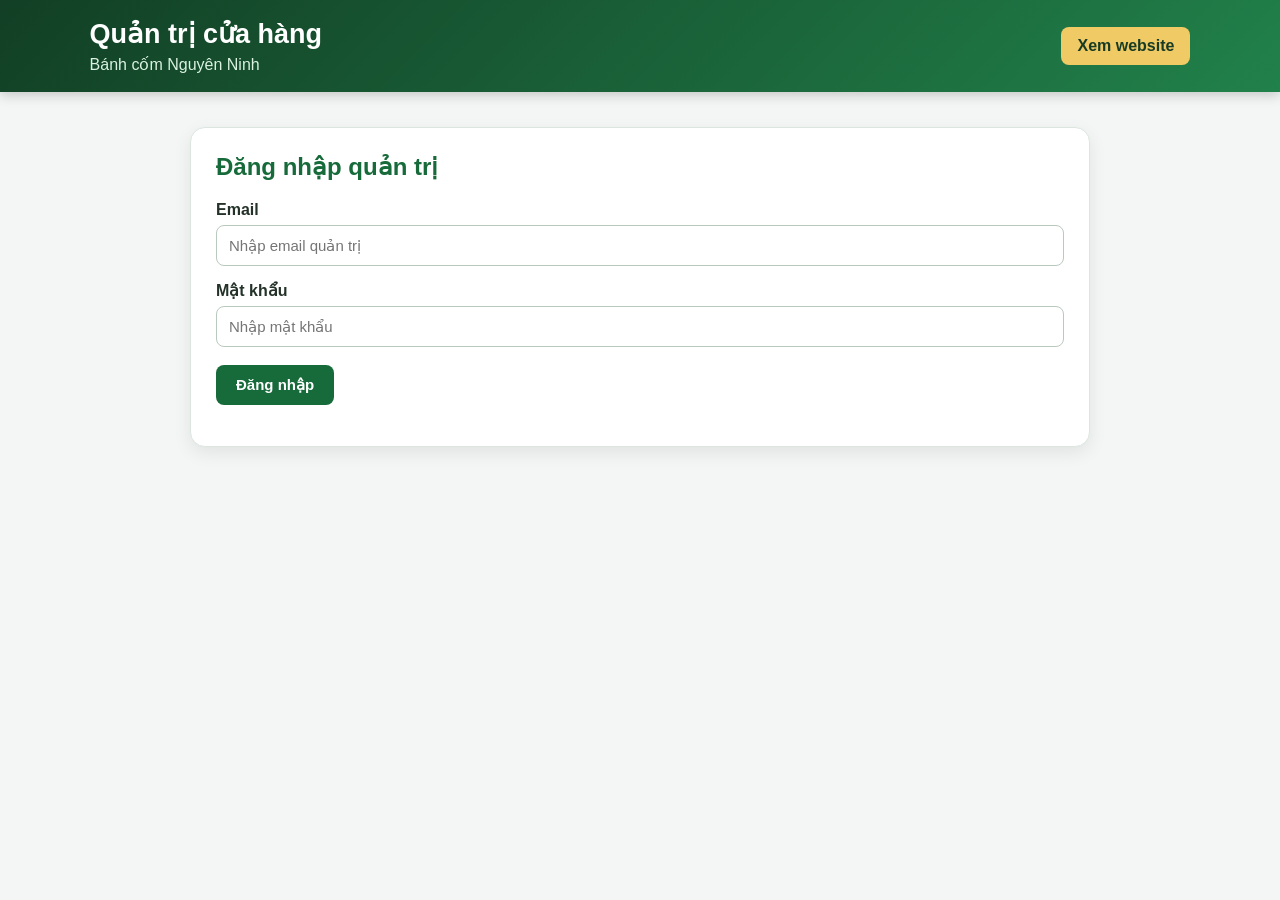
==== admin.html @ f63c3cfa "Add files via upload" ====
<!DOCTYPE html>
<html lang="vi">

<head>
    <meta charset="UTF-8">

    <meta
        name="viewport"
        content="width=device-width, initial-scale=1.0"
    >

    <title>Quản trị sản phẩm</title>

    <link rel="stylesheet" href="admin.css">
</head>

<body>

    <header class="dau-trang-admin">

        <div>
            <h1>Quản trị cửa hàng</h1>
            <p>Bánh cốm Nguyên Ninh</p>
        </div>

        <a href="index.html">
            Xem website
        </a>

    </header>

    <main class="noi-dung-admin">

        <!-- PHẦN ĐĂNG NHẬP -->

        <section
            id="khu-vuc-dang-nhap"
            class="khung-admin"
        >

            <h2>Đăng nhập quản trị</h2>

            <form id="form-dang-nhap">

                <label for="email-admin">
                    Email
                </label>

                <input
                    type="email"
                    id="email-admin"
                    placeholder="Nhập email quản trị"
                    autocomplete="email"
                    required
                >

                <label for="mat-khau-admin">
                    Mật khẩu
                </label>

                <input
                    type="password"
                    id="mat-khau-admin"
                    placeholder="Nhập mật khẩu"
                    autocomplete="current-password"
                    required
                >

                <button type="submit">
                    Đăng nhập
                </button>

            </form>

            <p id="thong-bao-dang-nhap"></p>

        </section>

        <!-- PHẦN QUẢN LÝ SẢN PHẨM -->

        <section
            id="khu-vuc-quan-ly"
            class="an"
        >

            <div class="thanh-quan-ly">

                <h2>Quản lý sản phẩm</h2>

                <button
                    type="button"
                    id="nut-dang-xuat"
                >
                    Đăng xuất
                </button>

            </div>

            <!-- FORM THÊM SẢN PHẨM -->

            <section class="khung-admin">

                <h2>Thêm sản phẩm mới</h2>

                <form id="form-san-pham">

                    <label for="ten-san-pham">
                        Tên sản phẩm
                    </label>

                    <input
                        type="text"
                        id="ten-san-pham"
                        placeholder="Ví dụ: Bánh mochi cốm"
                        required
                    >

                    <label for="gia-san-pham">
                        Giá bán
                    </label>

                    <input
                        type="number"
                        id="gia-san-pham"
                        min="0"
                        placeholder="Ví dụ: 60000"
                        required
                    >

                    <label for="so-banh">
                        Số bánh trong một phần
                    </label>

                    <input
                        type="number"
                        id="so-banh"
                        min="1"
                        placeholder="Ví dụ: 10"
                        required
                    >

                    <label for="mo-ta-san-pham">
                        Mô tả
                    </label>

                    <textarea
                        id="mo-ta-san-pham"
                        rows="4"
                        placeholder="Nhập mô tả sản phẩm"
                        required
                    ></textarea>

                    <label for="anh-san-pham">
                        Chọn ảnh
                    </label>

                    <input
                        type="file"
                        id="anh-san-pham"
                        accept="image/jpeg, image/png, image/webp"
                        required
                    >

                    <img
                        id="anh-xem-truoc"
                        class="an"
                        src=""
                        alt="Ảnh xem trước"
                    >

                    <button type="submit">
                        Thêm sản phẩm
                    </button>

                </form>

                <p id="thong-bao-san-pham"></p>

            </section>

            <!-- DANH SÁCH QUẢN LÝ -->

            <section class="khung-admin">
                        
                <h2>Danh sách sản phẩm</h2>

                <div id="danh-sach-quan-ly">
                    <p>Chưa có dữ liệu sản phẩm.</p>
                </div>

            </section>

        </section>

    </main>

<script src="https://cdn.jsdelivr.net/npm/@supabase/supabase-js@2"></script>
    <script src="admin.js"></script>

</body>

</html>
---- admin.css ----
* {
    box-sizing: border-box;
}

body {
    margin: 0;
    background-color: #f3f6f4;
    color: #243229;
    font-family: Arial, sans-serif;
}

.dau-trang-admin {
    display: flex;
    justify-content: space-between;
    align-items: center;
    gap: 20px;
    padding: 18px 7%;
    background: linear-gradient(135deg, #123f25, #21814a);
    color: white;
    box-shadow: 0 3px 12px rgba(0, 0, 0, 0.2);
}

.dau-trang-admin h1 {
    margin: 0 0 5px;
    font-size: 27px;
}

.dau-trang-admin p {
    margin: 0;
    color: #d9f2e1;
}

.dau-trang-admin a {
    padding: 10px 16px;
    border-radius: 8px;
    background-color: #f0ca64;
    color: #173b25;
    text-decoration: none;
    font-weight: bold;
}

.noi-dung-admin {
    width: 900px;
    max-width: 92%;
    margin: 35px auto 70px;
}

.khung-admin {
    margin-bottom: 25px;
    padding: 25px;
    border: 1px solid #dce6df;
    border-radius: 15px;
    background-color: white;
    box-shadow: 0 6px 18px rgba(0, 0, 0, 0.08);
}

.khung-admin h2 {
    margin-top: 0;
    color: #176b3a;
}

.khung-admin label {
    display: block;
    margin: 15px 0 6px;
    font-weight: bold;
}

.khung-admin input,
.khung-admin textarea {
    width: 100%;
    padding: 11px 12px;
    border: 1px solid #b9c9be;
    border-radius: 8px;
    font-family: Arial, sans-serif;
    font-size: 15px;
    outline: none;
}

.khung-admin input:focus,
.khung-admin textarea:focus {
    border-color: #176b3a;
    box-shadow: 0 0 0 3px rgba(23, 107, 58, 0.12);
}

.khung-admin button,
.thanh-quan-ly button {
    margin-top: 18px;
    padding: 11px 20px;
    border: none;
    border-radius: 8px;
    background-color: #176b3a;
    color: white;
    font-size: 15px;
    font-weight: bold;
    cursor: pointer;
    transition: 0.3s;
}

.khung-admin button:hover,
.thanh-quan-ly button:hover {
    background-color: #24834c;
    transform: translateY(-2px);
}

.thanh-quan-ly {
    display: flex;
    justify-content: space-between;
    align-items: center;
    gap: 15px;
    margin-bottom: 20px;
}

.thanh-quan-ly button {
    margin: 0;
    background-color: #c0392b;
}

#anh-xem-truoc {
    display: block;
    width: 250px;
    max-width: 100%;
    max-height: 250px;
    margin-top: 15px;
    border-radius: 12px;
    object-fit: cover;
}

.an {
    display: none !important;
}

#thong-bao-dang-nhap,
#thong-bao-san-pham {
    margin-bottom: 0;
    font-weight: bold;
}

@media (max-width: 600px) {
    .dau-trang-admin {
        flex-direction: column;
        align-items: flex-start;
    }

    .noi-dung-admin {
        margin-top: 20px;
    }

    .khung-admin {
        padding: 18px;
    }

    .thanh-quan-ly {
        align-items: flex-start;
        flex-direction: column;
    }
}
#danh-sach-quan-ly {
    display: grid;
    gap: 15px;
}

.san-pham-admin {
    display: grid;
    grid-template-columns: 130px 1fr;
    gap: 18px;
    align-items: center;
    padding: 15px;
    border: 1px solid #dce6df;
    border-radius: 12px;
    background-color: #f9fbf9;
}

.san-pham-admin img {
    width: 130px;
    height: 110px;
    border-radius: 10px;
    object-fit: cover;
}

.san-pham-admin h3 {
    margin: 0 0 8px;
    color: #176b3a;
}

.san-pham-admin p {
    margin: 6px 0;
}

@media (max-width: 550px) {
    .san-pham-admin {
        grid-template-columns: 1fr;
    }

    .san-pham-admin img {
        width: 100%;
        height: 210px;
    }
}
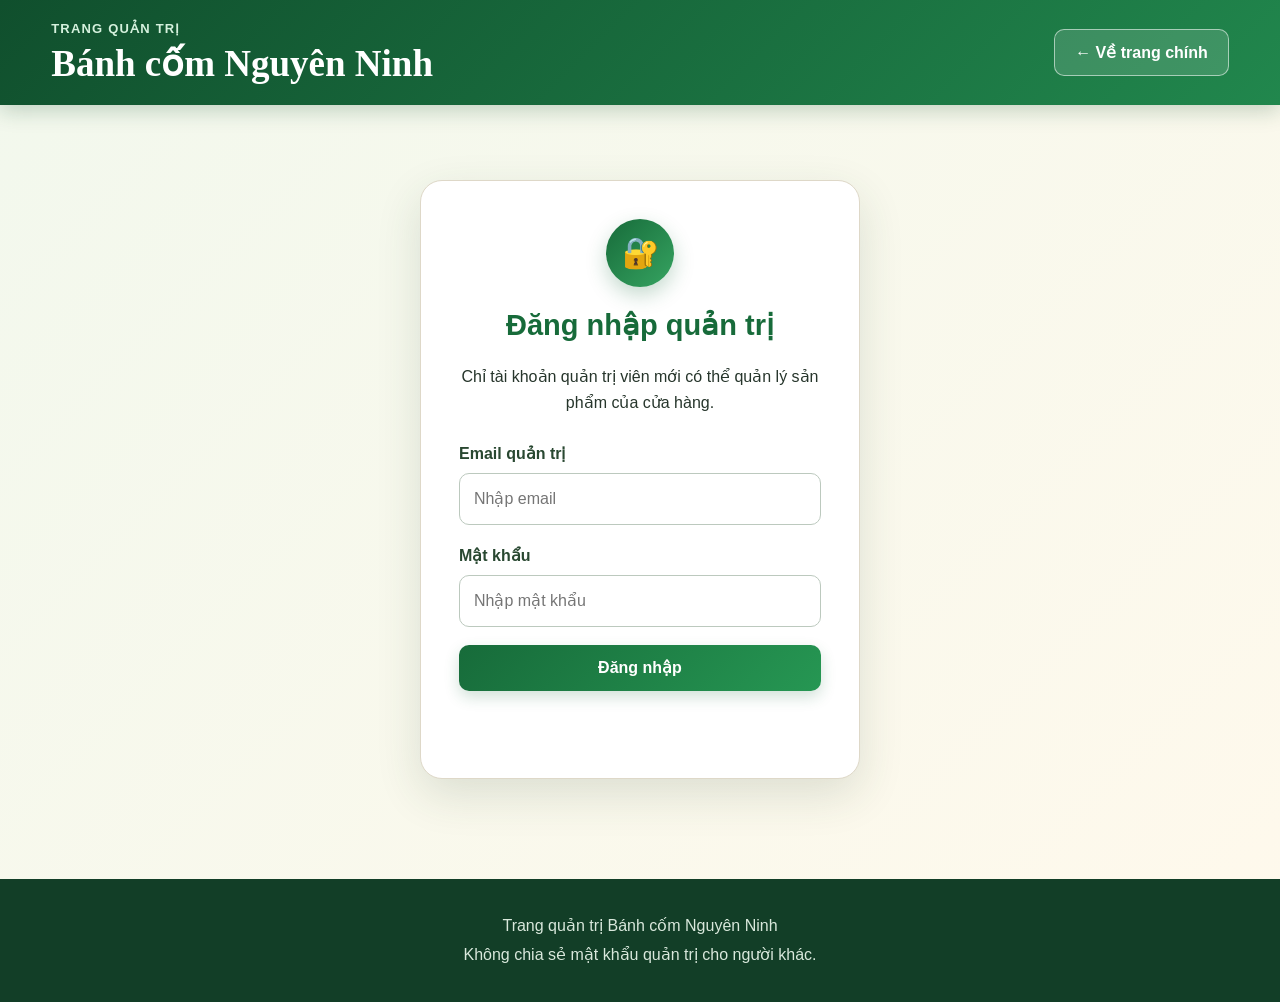
==== commit e0b627a0: "Add files via upload" ====
--- a/admin.html
+++ b/admin.html
@@ -9,85 +9,150 @@
         content="width=device-width, initial-scale=1.0"
     >
 
-    <title>Quản trị sản phẩm</title>
+    <meta
+        name="robots"
+        content="noindex, nofollow"
+    >
+
+    <title>
+        Quản trị cửa hàng - Bánh cốm Nguyên Ninh
+    </title>
 
     <link rel="stylesheet" href="admin.css">
 </head>
 
 <body>
 
+    <!-- ===================================
+         1. ĐẦU TRANG ADMIN
+    ==================================== -->
+
     <header class="dau-trang-admin">
 
-        <div>
-            <h1>Quản trị cửa hàng</h1>
-            <p>Bánh cốm Nguyên Ninh</p>
+        <div class="khung-admin thanh-dau-trang">
+
+            <div>
+                <p class="nhan-admin">
+                    Trang quản trị
+                </p>
+
+                <h1>Bánh cốm Nguyên Ninh</h1>
+            </div>
+
+            <a
+                class="nut nut-phu"
+                href="index.html"
+            >
+                ← Về trang chính
+            </a>
+
         </div>
-
-        <a href="index.html">
-            Xem website
-        </a>
-
     </header>
 
-    <main class="noi-dung-admin">
-
-        <!-- PHẦN ĐĂNG NHẬP -->
+
+    <main class="khung-admin noi-dung-admin">
+
+        <!-- ===================================
+             2. KHU VỰC ĐĂNG NHẬP
+        ==================================== -->
 
         <section
+            class="khung-dang-nhap"
             id="khu-vuc-dang-nhap"
-            class="khung-admin"
         >
 
-            <h2>Đăng nhập quản trị</h2>
-
-            <form id="form-dang-nhap">
-
-                <label for="email-admin">
-                    Email
-                </label>
-
-                <input
-                    type="email"
-                    id="email-admin"
-                    placeholder="Nhập email quản trị"
-                    autocomplete="email"
-                    required
-                >
-
-                <label for="mat-khau-admin">
-                    Mật khẩu
-                </label>
-
-                <input
-                    type="password"
-                    id="mat-khau-admin"
-                    placeholder="Nhập mật khẩu"
-                    autocomplete="current-password"
-                    required
-                >
-
-                <button type="submit">
-                    Đăng nhập
-                </button>
-
-            </form>
-
-            <p id="thong-bao-dang-nhap"></p>
-
+            <div class="the-dang-nhap">
+
+                <div class="bieu-tuong-khoa">
+                    🔐
+                </div>
+
+                <h2>Đăng nhập quản trị</h2>
+
+                <p class="mo-ta">
+                    Chỉ tài khoản quản trị viên mới có thể
+                    quản lý sản phẩm của cửa hàng.
+                </p>
+
+                <form id="form-dang-nhap">
+
+                    <div class="nhom-o">
+
+                        <label for="email-admin">
+                            Email quản trị
+                        </label>
+
+                        <input
+                            id="email-admin"
+                            type="email"
+                            autocomplete="email"
+                            placeholder="Nhập email"
+                            required
+                        >
+
+                    </div>
+
+                    <div class="nhom-o">
+
+                        <label for="mat-khau-admin">
+                            Mật khẩu
+                        </label>
+
+                        <input
+                            id="mat-khau-admin"
+                            type="password"
+                            autocomplete="current-password"
+                            placeholder="Nhập mật khẩu"
+                            required
+                        >
+
+                    </div>
+
+                    <button
+                        class="nut nut-day"
+                        type="submit"
+                    >
+                        Đăng nhập
+                    </button>
+
+                    <p
+                        class="thong-bao"
+                        id="thong-bao-dang-nhap"
+                        aria-live="polite"
+                    ></p>
+
+                </form>
+
+            </div>
         </section>
 
-        <!-- PHẦN QUẢN LÝ SẢN PHẨM -->
+
+        <!-- ===================================
+             3. KHU VỰC QUẢN LÝ
+        ==================================== -->
 
         <section
+            class="an"
             id="khu-vuc-quan-ly"
-            class="an"
         >
 
-            <div class="thanh-quan-ly">
-
-                <h2>Quản lý sản phẩm</h2>
+            <div class="tieu-de-quan-ly">
+
+                <div>
+                    <p class="nhan-admin">
+                        Bảng điều khiển
+                    </p>
+
+                    <h2>Quản lý sản phẩm</h2>
+
+                    <p class="mo-ta">
+                        Thêm, sửa, ẩn hoặc hiện sản phẩm
+                        của cửa hàng.
+                    </p>
+                </div>
 
                 <button
+                    class="nut nut-dang-xuat"
                     type="button"
                     id="nut-dang-xuat"
                 >
@@ -96,105 +161,345 @@
 
             </div>
 
-            <!-- FORM THÊM SẢN PHẨM -->
-
-            <section class="khung-admin">
-
-                <h2>Thêm sản phẩm mới</h2>
-
-                <form id="form-san-pham">
-
-                    <label for="ten-san-pham">
-                        Tên sản phẩm
-                    </label>
-
-                    <input
-                        type="text"
-                        id="ten-san-pham"
-                        placeholder="Ví dụ: Bánh mochi cốm"
-                        required
-                    >
-
-                    <label for="gia-san-pham">
-                        Giá bán
-                    </label>
-
-                    <input
-                        type="number"
-                        id="gia-san-pham"
-                        min="0"
-                        placeholder="Ví dụ: 60000"
-                        required
-                    >
-
-                    <label for="so-banh">
-                        Số bánh trong một phần
-                    </label>
-
-                    <input
-                        type="number"
-                        id="so-banh"
-                        min="1"
-                        placeholder="Ví dụ: 10"
-                        required
-                    >
-
-                    <label for="mo-ta-san-pham">
-                        Mô tả
-                    </label>
-
-                    <textarea
-                        id="mo-ta-san-pham"
-                        rows="4"
-                        placeholder="Nhập mô tả sản phẩm"
-                        required
-                    ></textarea>
-
-                    <label for="anh-san-pham">
-                        Chọn ảnh
-                    </label>
-
-                    <input
-                        type="file"
-                        id="anh-san-pham"
-                        accept="image/jpeg, image/png, image/webp"
-                        required
-                    >
-
-                    <img
-                        id="anh-xem-truoc"
-                        class="an"
-                        src=""
-                        alt="Ảnh xem trước"
-                    >
-
-                    <button type="submit">
-                        Thêm sản phẩm
-                    </button>
-
-                </form>
-
-                <p id="thong-bao-san-pham"></p>
-
-            </section>
-
-            <!-- DANH SÁCH QUẢN LÝ -->
-
-            <section class="khung-admin">
-                        
-                <h2>Danh sách sản phẩm</h2>
-
-                <div id="danh-sach-quan-ly">
-                    <p>Chưa có dữ liệu sản phẩm.</p>
+
+            <!-- ===================================
+                 4. THỐNG KÊ
+            ==================================== -->
+
+            <div class="thong-ke-admin">
+
+                <div class="o-thong-ke">
+
+                    <span>📦</span>
+
+                    <div>
+                        <strong id="tong-san-pham">
+                            0
+                        </strong>
+
+                        <p>Tổng sản phẩm</p>
+                    </div>
+
                 </div>
 
-            </section>
+                <div class="o-thong-ke">
+
+                    <span>✅</span>
+
+                    <div>
+                        <strong id="san-pham-dang-ban">
+                            0
+                        </strong>
+
+                        <p>Đang bán</p>
+                    </div>
+
+                </div>
+
+                <div class="o-thong-ke">
+
+                    <span>🙈</span>
+
+                    <div>
+                        <strong id="san-pham-dang-an">
+                            0
+                        </strong>
+
+                        <p>Đang ẩn</p>
+                    </div>
+
+                </div>
+
+            </div>
+
+
+            <div class="luoi-quan-ly">
+
+                <!-- ===================================
+                     5. BIỂU MẪU SẢN PHẨM
+                ==================================== -->
+
+                <section class="the-admin">
+
+                    <div class="tieu-de-the">
+
+                        <span>➕</span>
+
+                        <div>
+                            <h2>Thông tin sản phẩm</h2>
+
+                            <p>
+                                Điền đầy đủ thông tin bên dưới.
+                            </p>
+                        </div>
+
+                    </div>
+
+                    <form id="form-san-pham">
+
+                        <div class="nhom-o">
+
+                            <label for="ten-san-pham">
+                                Tên sản phẩm
+                            </label>
+
+                            <input
+                                id="ten-san-pham"
+                                type="text"
+                                placeholder="Ví dụ: Bánh mochi cốm"
+                                maxlength="100"
+                                required
+                            >
+
+                        </div>
+
+
+                        <div class="hai-cot">
+
+                            <div class="nhom-o">
+
+                                <label for="gia-san-pham">
+                                    Giá bán
+                                </label>
+
+                                <input
+                                    id="gia-san-pham"
+                                    type="number"
+                                    min="1"
+                                    step="1000"
+                                    placeholder="Ví dụ: 60000"
+                                    required
+                                >
+
+                                <small>
+                                    Chỉ nhập số, không nhập dấu chấm.
+                                </small>
+
+                            </div>
+
+                            <div class="nhom-o">
+
+                                <label for="so-banh">
+                                    Số bánh
+                                </label>
+
+                                <input
+                                    id="so-banh"
+                                    type="number"
+                                    min="1"
+                                    step="1"
+                                    placeholder="Ví dụ: 10"
+                                    required
+                                >
+
+                                <small>
+                                    Số bánh có trong một phần.
+                                </small>
+
+                            </div>
+
+                        </div>
+
+
+                        <div class="nhom-o">
+
+                            <label for="mo-ta-san-pham">
+                                Mô tả sản phẩm
+                            </label>
+
+                            <textarea
+                                id="mo-ta-san-pham"
+                                rows="5"
+                                maxlength="500"
+                                placeholder="Nhập đặc điểm của sản phẩm"
+                            ></textarea>
+
+                        </div>
+
+
+                        <div class="nhom-o">
+
+                            <label for="anh-san-pham">
+                                Ảnh sản phẩm
+                            </label>
+
+                            <input
+                                id="anh-san-pham"
+                                type="file"
+                                accept="image/png, image/jpeg, image/webp"
+                            >
+
+                            <small>
+                                Khi thêm mới phải chọn ảnh.
+                                Khi sửa có thể để trống để giữ ảnh cũ.
+                                Ảnh phải nhỏ hơn 5 MB.
+                            </small>
+
+                        </div>
+
+
+                        <!-- XEM TRƯỚC ẢNH -->
+
+                        <div class="khung-xem-truoc">
+
+                            <p class="nhan-xem-truoc">
+                                Xem trước ảnh
+                            </p>
+
+                            <img
+                                class="an"
+                                id="anh-xem-truoc"
+                                src=""
+                                alt="Ảnh sản phẩm xem trước"
+                            >
+
+                        </div>
+
+
+                        <!-- THÔNG BÁO -->
+
+                        <p
+                            class="thong-bao"
+                            id="thong-bao-san-pham"
+                            aria-live="polite"
+                        ></p>
+
+
+                        <!-- NÚT LƯU -->
+
+                        <button
+                            class="nut nut-day"
+                            type="submit"
+                        >
+                            💾 Lưu sản phẩm
+                        </button>
+
+
+                        <!-- NÚT HỦY SỬA -->
+
+                        <button
+                            class="nut nut-huy an"
+                            type="button"
+                            id="nut-huy-sua"
+                        >
+                            ✖ Hủy sửa
+                        </button>
+
+                    </form>
+
+                </section>
+
+
+                <!-- ===================================
+                     6. DANH SÁCH SẢN PHẨM
+                ==================================== -->
+
+                <section class="the-admin">
+
+                    <div class="tieu-de-the">
+
+                        <span>📦</span>
+
+                        <div>
+                            <h2>Danh sách sản phẩm</h2>
+
+                            <p>
+                                Tìm kiếm và quản lý các sản phẩm
+                                đã lưu.
+                            </p>
+                        </div>
+
+                    </div>
+
+
+                    <!-- Ô TÌM KIẾM -->
+
+                    <div class="nhom-o">
+
+                        <label for="tim-san-pham">
+                            Tìm kiếm sản phẩm
+                        </label>
+
+                        <input
+                            id="tim-san-pham"
+                            type="search"
+                            placeholder="Nhập tên sản phẩm cần tìm..."
+                            autocomplete="off"
+                        >
+
+                    </div>
+
+
+                    <!-- BỘ LỌC TRẠNG THÁI -->
+
+                    <div class="nhom-o">
+
+                        <label for="loc-trang-thai">
+                            Lọc theo trạng thái
+                        </label>
+
+                        <select id="loc-trang-thai">
+
+                            <option value="tat-ca">
+                                Tất cả sản phẩm
+                            </option>
+
+                            <option value="dang-ban">
+                                Sản phẩm đang bán
+                            </option>
+
+                            <option value="dang-an">
+                                Sản phẩm đang ẩn
+                            </option>
+
+                        </select>
+
+                    </div>
+
+
+                    <!-- NƠI HIỆN DANH SÁCH -->
+
+                    <div id="danh-sach-quan-ly">
+
+                        <p>
+                            Đang tải danh sách sản phẩm...
+                        </p>
+
+                    </div>
+
+                </section>
+
+            </div>
 
         </section>
 
     </main>
 
-<script src="https://cdn.jsdelivr.net/npm/@supabase/supabase-js@2"></script>
+
+    <!-- ===================================
+         7. CHÂN TRANG
+    ==================================== -->
+
+    <footer class="chan-trang-admin">
+
+        <p>
+            Trang quản trị Bánh cốm Nguyên Ninh
+        </p>
+
+        <p>
+            Không chia sẻ mật khẩu quản trị
+            cho người khác.
+        </p>
+
+    </footer>
+
+
+    <!-- ===================================
+         8. KẾT NỐI JAVASCRIPT
+    ==================================== -->
+
+    <script src="https://cdn.jsdelivr.net/npm/@supabase/supabase-js@2"></script>
+
     <script src="admin.js"></script>
 
 </body>
--- a/admin.css
+++ b/admin.css
@@ -1,198 +1,696 @@
+/* ========================================
+   1. CÀI ĐẶT CHUNG
+======================================== */
+
 * {
     box-sizing: border-box;
 }
 
+html {
+    scroll-behavior: smooth;
+}
+
 body {
     margin: 0;
-    background-color: #f3f6f4;
-    color: #243229;
-    font-family: Arial, sans-serif;
-}
+    color: #26352b;
+    background:
+        linear-gradient(
+            135deg,
+            #f2f8ed,
+            #fff9ec
+        );
+    font-family: Arial, Helvetica, sans-serif;
+    line-height: 1.6;
+}
+
+button,
+input,
+textarea {
+    font: inherit;
+}
+
+button {
+    cursor: pointer;
+}
+
+img {
+    display: block;
+    max-width: 100%;
+}
+
+.an {
+    display: none !important;
+}
+
+
+/* ========================================
+   2. KHUNG TRANG ADMIN
+======================================== */
+
+.khung-admin {
+    width: min(1180px, 92%);
+    margin-right: auto;
+    margin-left: auto;
+}
+
+.noi-dung-admin {
+    min-height: calc(100vh - 190px);
+    padding-top: 45px;
+    padding-bottom: 70px;
+}
+
+
+/* ========================================
+   3. ĐẦU TRANG ADMIN
+======================================== */
 
 .dau-trang-admin {
+    color: white;
+    background:
+        linear-gradient(
+            135deg,
+            #104f2d,
+            #21874d
+        );
+    box-shadow:
+        0 6px 20px
+        rgba(15, 77, 42, 0.22);
+}
+
+.thanh-dau-trang {
     display: flex;
+    min-height: 105px;
+    padding-top: 18px;
+    padding-bottom: 18px;
+    align-items: center;
     justify-content: space-between;
+    gap: 25px;
+}
+
+.dau-trang-admin h1 {
+    margin: 2px 0 0;
+    font-family:
+        Georgia,
+        "Times New Roman",
+        serif;
+    font-size: clamp(25px, 4vw, 37px);
+    line-height: 1.2;
+}
+
+.nhan-admin {
+    margin: 0;
+    color: #d5f1dd;
+    font-size: 13px;
+    font-weight: 800;
+    letter-spacing: 1.2px;
+    text-transform: uppercase;
+}
+
+
+/* ========================================
+   4. CÁC NÚT
+======================================== */
+
+.nut {
+    display: inline-flex;
+    min-height: 44px;
+    padding: 10px 20px;
+    border: none;
+    border-radius: 10px;
     align-items: center;
-    gap: 20px;
-    padding: 18px 7%;
-    background: linear-gradient(135deg, #123f25, #21814a);
+    justify-content: center;
+    gap: 7px;
     color: white;
-    box-shadow: 0 3px 12px rgba(0, 0, 0, 0.2);
-}
-
-.dau-trang-admin h1 {
-    margin: 0 0 5px;
-    font-size: 27px;
-}
-
-.dau-trang-admin p {
+    background:
+        linear-gradient(
+            135deg,
+            #176b3a,
+            #269753
+        );
+    box-shadow:
+        0 6px 15px
+        rgba(23, 107, 58, 0.2);
+    font-weight: 700;
+    text-decoration: none;
+    transition:
+        transform 0.2s,
+        box-shadow 0.2s,
+        filter 0.2s;
+}
+
+.nut:hover {
+    transform: translateY(-2px);
+    box-shadow:
+        0 9px 20px
+        rgba(23, 107, 58, 0.27);
+    filter: brightness(1.05);
+}
+
+.nut:active {
+    transform: translateY(0);
+}
+
+.nut:disabled {
+    opacity: 0.65;
+    cursor: not-allowed;
+    transform: none;
+}
+
+.nut-day {
+    width: 100%;
+}
+
+.nut-phu {
+    border: 1px solid
+        rgba(255, 255, 255, 0.55);
+    color: white;
+    background:
+        rgba(255, 255, 255, 0.14);
+    box-shadow: none;
+}
+
+.nut-phu:hover {
+    background:
+        rgba(255, 255, 255, 0.25);
+}
+
+.nut-dang-xuat {
+    background:
+        linear-gradient(
+            135deg,
+            #a83b32,
+            #d25749
+        );
+}
+
+.nut-sua {
+    padding: 9px 15px;
+    background:
+        linear-gradient(
+            135deg,
+            #cc741a,
+            #ed9a2e
+        );
+}
+
+
+/* ========================================
+   5. KHU VỰC ĐĂNG NHẬP
+======================================== */
+
+.khung-dang-nhap {
+    display: flex;
+    min-height: 600px;
+    padding: 30px 0;
+    align-items: center;
+    justify-content: center;
+}
+
+.the-dang-nhap {
+    width: min(440px, 100%);
+    padding: 38px;
+    border: 1px solid #ded8c8;
+    border-radius: 22px;
+    background-color: white;
+    box-shadow:
+        0 16px 45px
+        rgba(39, 72, 48, 0.14);
+}
+
+.bieu-tuong-khoa {
+    display: grid;
+    width: 68px;
+    height: 68px;
+    margin: 0 auto 15px;
+    border-radius: 50%;
+    place-items: center;
+    color: white;
+    background:
+        linear-gradient(
+            135deg,
+            #176b3a,
+            #36a461
+        );
+    box-shadow:
+        0 8px 20px
+        rgba(23, 107, 58, 0.25);
+    font-size: 30px;
+}
+
+.the-dang-nhap h2 {
+    margin: 0 0 8px;
+    color: #176b3a;
+    font-size: 29px;
+    text-align: center;
+}
+
+.the-dang-nhap .mo-ta {
+    margin-bottom: 25px;
+    text-align: center;
+}
+
+
+/* ========================================
+   6. TIÊU ĐỀ QUẢN LÝ
+======================================== */
+
+.tieu-de-quan-ly {
+    display: flex;
+    margin-bottom: 28px;
+    padding: 27px 30px;
+    border-radius: 18px;
+    align-items: center;
+    justify-content: space-between;
+    gap: 25px;
+    color: white;
+    background:
+        linear-gradient(
+            135deg,
+            #155f35,
+            #278c50
+        );
+    box-shadow:
+        0 10px 28px
+        rgba(23, 107, 58, 0.18);
+}
+
+.tieu-de-quan-ly h2 {
+    margin: 2px 0 5px;
+    font-size: 30px;
+}
+
+.tieu-de-quan-ly .mo-ta {
     margin: 0;
-    color: #d9f2e1;
-}
-
-.dau-trang-admin a {
-    padding: 10px 16px;
-    border-radius: 8px;
-    background-color: #f0ca64;
-    color: #173b25;
-    text-decoration: none;
-    font-weight: bold;
-}
-
-.noi-dung-admin {
-    width: 900px;
-    max-width: 92%;
-    margin: 35px auto 70px;
-}
-
-.khung-admin {
+    color: #def0e2;
+}
+
+
+/* ========================================
+   7. LƯỚI QUẢN LÝ
+======================================== */
+
+.luoi-quan-ly {
+    display: grid;
+    grid-template-columns:
+        minmax(320px, 0.85fr)
+        minmax(400px, 1.15fr);
+    gap: 26px;
+    align-items: start;
+}
+
+.the-admin {
+    padding: 28px;
+    border: 1px solid #e0d9c9;
+    border-radius: 20px;
+    background-color: white;
+    box-shadow:
+        0 10px 30px
+        rgba(40, 72, 48, 0.1);
+}
+
+.tieu-de-the {
+    display: flex;
     margin-bottom: 25px;
-    padding: 25px;
-    border: 1px solid #dce6df;
-    border-radius: 15px;
-    background-color: white;
-    box-shadow: 0 6px 18px rgba(0, 0, 0, 0.08);
-}
-
-.khung-admin h2 {
-    margin-top: 0;
+    padding-bottom: 18px;
+    border-bottom: 1px solid #e8e2d6;
+    align-items: flex-start;
+    gap: 13px;
+}
+
+.tieu-de-the > span {
+    display: grid;
+    width: 43px;
+    height: 43px;
+    flex: 0 0 43px;
+    border-radius: 11px;
+    place-items: center;
+    background-color: #e8f5e9;
+    font-size: 21px;
+}
+
+.tieu-de-the h2 {
+    margin: 0;
     color: #176b3a;
-}
-
-.khung-admin label {
+    font-size: 23px;
+}
+
+.tieu-de-the p {
+    margin: 3px 0 0;
+    color: #707a72;
+    font-size: 14px;
+}
+
+
+/* ========================================
+   8. BIỂU MẪU
+======================================== */
+
+.nhom-o {
+    margin-bottom: 18px;
+}
+
+.nhom-o label {
     display: block;
-    margin: 15px 0 6px;
-    font-weight: bold;
-}
-
-.khung-admin input,
-.khung-admin textarea {
+    margin-bottom: 7px;
+    color: #294831;
+    font-weight: 750;
+}
+.nhom-o input,
+.nhom-o textarea,
+.nhom-o select {
+
+
     width: 100%;
-    padding: 11px 12px;
-    border: 1px solid #b9c9be;
-    border-radius: 8px;
-    font-family: Arial, sans-serif;
-    font-size: 15px;
+    padding: 12px 14px;
+    border: 1px solid #bcc9be;
+    border-radius: 10px;
+    color: #26352b;
+    background-color: #ffffff;
     outline: none;
-}
-
-.khung-admin input:focus,
-.khung-admin textarea:focus {
-    border-color: #176b3a;
-    box-shadow: 0 0 0 3px rgba(23, 107, 58, 0.12);
-}
-
-.khung-admin button,
-.thanh-quan-ly button {
-    margin-top: 18px;
-    padding: 11px 20px;
+    transition:
+        border-color 0.2s,
+        box-shadow 0.2s,
+        background-color 0.2s;
+}
+
+.nhom-o textarea {
+    min-height: 120px;
+    resize: vertical;
+}
+
+.nhom-o input:hover,
+.nhom-o textarea:hover {
+    border-color: #7fa58a;
+}
+
+.nhom-o input:focus,
+.nhom-o textarea:focus,
+.nhom-o select:focus {
+    border-color: #21874d;
+    background-color: #fbfffb;
+    box-shadow:
+        0 0 0 4px
+        rgba(33, 135, 77, 0.12);
+}
+
+.nhom-o input[type="file"] {
+    padding: 10px;
+    border-style: dashed;
+    background-color: #f6faf4;
+    cursor: pointer;
+}
+
+.nhom-o input[type="file"]::file-selector-button {
+    margin-right: 12px;
+    padding: 9px 13px;
     border: none;
     border-radius: 8px;
-    background-color: #176b3a;
     color: white;
-    font-size: 15px;
-    font-weight: bold;
+    background-color: #287d48;
+    font-weight: 700;
     cursor: pointer;
-    transition: 0.3s;
-}
-
-.khung-admin button:hover,
-.thanh-quan-ly button:hover {
-    background-color: #24834c;
+}
+
+.nhom-o small {
+    display: block;
+    margin-top: 6px;
+    color: #798279;
+    font-size: 12px;
+}
+
+.hai-cot {
+    display: grid;
+    grid-template-columns: 1fr 1fr;
+    gap: 15px;
+}
+
+
+/* ========================================
+   9. XEM TRƯỚC ẢNH
+======================================== */
+
+.khung-xem-truoc {
+    margin-bottom: 18px;
+    padding: 14px;
+    border: 1px dashed #b7c7ba;
+    border-radius: 13px;
+    background-color: #f7faf5;
+}
+
+.nhan-xem-truoc {
+    margin: 0 0 10px;
+    color: #5b685e;
+    font-size: 13px;
+    font-weight: 750;
+}
+
+#anh-xem-truoc {
+    width: 100%;
+    max-height: 310px;
+    border-radius: 11px;
+    object-fit: cover;
+    box-shadow:
+        0 7px 20px
+        rgba(41, 66, 47, 0.15);
+}
+
+
+/* ========================================
+   10. THÔNG BÁO
+======================================== */
+
+.thong-bao {
+    min-height: 25px;
+    margin: 12px 0;
+    font-size: 14px;
+    font-weight: 700;
+    text-align: center;
+}
+
+
+/* ========================================
+   11. DANH SÁCH SẢN PHẨM ADMIN
+======================================== */
+
+#danh-sach-quan-ly {
+    display: grid;
+    gap: 16px;
+}
+
+.san-pham-admin {
+    display: grid;
+    grid-template-columns: 125px 1fr;
+    padding: 14px;
+    border: 1px solid #e3ddcf;
+    border-radius: 15px;
+    align-items: start;
+    gap: 17px;
+    background-color: #fffdf9;
+    box-shadow:
+        0 5px 15px
+        rgba(42, 72, 49, 0.07);
+    transition:
+        transform 0.2s,
+        box-shadow 0.2s,
+        border-color 0.2s;
+}
+
+.san-pham-admin:hover {
+    border-color: #a8c7ae;
     transform: translateY(-2px);
-}
-
-.thanh-quan-ly {
-    display: flex;
-    justify-content: space-between;
-    align-items: center;
-    gap: 15px;
-    margin-bottom: 20px;
-}
-
-.thanh-quan-ly button {
-    margin: 0;
-    background-color: #c0392b;
-}
-
-#anh-xem-truoc {
-    display: block;
-    width: 250px;
-    max-width: 100%;
-    max-height: 250px;
-    margin-top: 15px;
+    box-shadow:
+        0 9px 22px
+        rgba(42, 72, 49, 0.12);
+}
+
+.san-pham-admin > img {
+    width: 125px;
+    height: 125px;
     border-radius: 12px;
     object-fit: cover;
-}
-
-.an {
-    display: none !important;
-}
-
-#thong-bao-dang-nhap,
-#thong-bao-san-pham {
-    margin-bottom: 0;
-    font-weight: bold;
+    background-color: #edf1ec;
+}
+
+.noi-dung-san-pham-admin {
+    min-width: 0;
+}
+
+.noi-dung-san-pham-admin h3 {
+    margin: 0 0 6px;
+    color: #176b3a;
+    font-size: 20px;
+    line-height: 1.3;
+    overflow-wrap: anywhere;
+}
+
+.noi-dung-san-pham-admin p {
+    margin: 5px 0 9px;
+    color: #657067;
+}
+
+.noi-dung-san-pham-admin strong {
+    color: #d35400;
+}
+
+.trang-thai-san-pham {
+    display: inline-block;
+    padding: 4px 10px;
+    border-radius: 999px;
+    color: #176b3a !important;
+    background-color: #e6f5e9;
+    font-size: 12px;
+    font-weight: 800;
+}
+
+
+/* ========================================
+   12. CHÂN TRANG ADMIN
+======================================== */
+
+.chan-trang-admin {
+    padding: 30px 20px;
+    color: #d9e8dc;
+    background-color: #123e27;
+    text-align: center;
+}
+
+.chan-trang-admin p {
+    margin: 4px 0;
+}
+
+
+/* ========================================
+   13. GIAO DIỆN ĐIỆN THOẠI
+======================================== */
+
+@media (max-width: 900px) {
+    .luoi-quan-ly {
+        grid-template-columns: 1fr;
+    }
+
+    .thanh-dau-trang {
+        padding-top: 16px;
+        padding-bottom: 16px;
+    }
 }
 
 @media (max-width: 600px) {
-    .dau-trang-admin {
+    .khung-admin {
+        width: min(94%, 1180px);
+    }
+
+    .noi-dung-admin {
+        padding-top: 25px;
+        padding-bottom: 45px;
+    }
+
+    .thanh-dau-trang,
+    .tieu-de-quan-ly {
+        align-items: stretch;
         flex-direction: column;
+    }
+
+    .thanh-dau-trang .nut,
+    .tieu-de-quan-ly .nut {
+        width: 100%;
+    }
+
+    .the-dang-nhap,
+    .the-admin,
+    .tieu-de-quan-ly {
+        padding: 21px;
+        border-radius: 15px;
+    }
+
+    .khung-dang-nhap {
+        min-height: 520px;
         align-items: flex-start;
     }
 
-    .noi-dung-admin {
-        margin-top: 20px;
-    }
-
-    .khung-admin {
-        padding: 18px;
-    }
-
-    .thanh-quan-ly {
-        align-items: flex-start;
-        flex-direction: column;
-    }
-}
-#danh-sach-quan-ly {
-    display: grid;
-    gap: 15px;
-}
-
-.san-pham-admin {
-    display: grid;
-    grid-template-columns: 130px 1fr;
-    gap: 18px;
-    align-items: center;
-    padding: 15px;
-    border: 1px solid #dce6df;
-    border-radius: 12px;
-    background-color: #f9fbf9;
-}
-
-.san-pham-admin img {
-    width: 130px;
-    height: 110px;
-    border-radius: 10px;
-    object-fit: cover;
-}
-
-.san-pham-admin h3 {
-    margin: 0 0 8px;
-    color: #176b3a;
-}
-
-.san-pham-admin p {
-    margin: 6px 0;
-}
-
-@media (max-width: 550px) {
+    .hai-cot {
+        grid-template-columns: 1fr;
+        gap: 0;
+    }
+
+    .san-pham-admin {
+        grid-template-columns: 95px 1fr;
+        gap: 12px;
+    }
+
+    .san-pham-admin > img {
+        width: 95px;
+        height: 95px;
+    }
+
+    .noi-dung-san-pham-admin h3 {
+        font-size: 18px;
+    }
+}
+
+@media (max-width: 430px) {
     .san-pham-admin {
         grid-template-columns: 1fr;
     }
 
-    .san-pham-admin img {
+    .san-pham-admin > img {
         width: 100%;
         height: 210px;
     }
+
+    .nut-sua {
+        width: 100%;
+    }
+}
+/* ========================================
+   14. CÁC Ô THỐNG KÊ
+======================================== */
+
+.thong-ke-admin {
+    display: grid;
+    grid-template-columns: repeat(3, 1fr);
+    margin-bottom: 26px;
+    gap: 18px;
+}
+
+.o-thong-ke {
+    display: flex;
+    padding: 21px;
+    border: 1px solid #dce5da;
+    border-radius: 16px;
+    align-items: center;
+    gap: 16px;
+    background-color: white;
+    box-shadow:
+        0 8px 22px
+        rgba(40, 72, 48, 0.09);
+}
+
+.o-thong-ke > span {
+    display: grid;
+    width: 52px;
+    height: 52px;
+    flex: 0 0 52px;
+    border-radius: 14px;
+    place-items: center;
+    background-color: #e9f6e9;
+    font-size: 25px;
+}
+
+.o-thong-ke strong {
+    display: block;
+    color: #176b3a;
+    font-size: 28px;
+    line-height: 1.1;
+}
+
+.o-thong-ke p {
+    margin: 4px 0 0;
+    color: #6c776e;
+    font-size: 14px;
+}
+
+@media (max-width: 700px) {
+    .thong-ke-admin {
+        grid-template-columns: 1fr;
+    }
 }
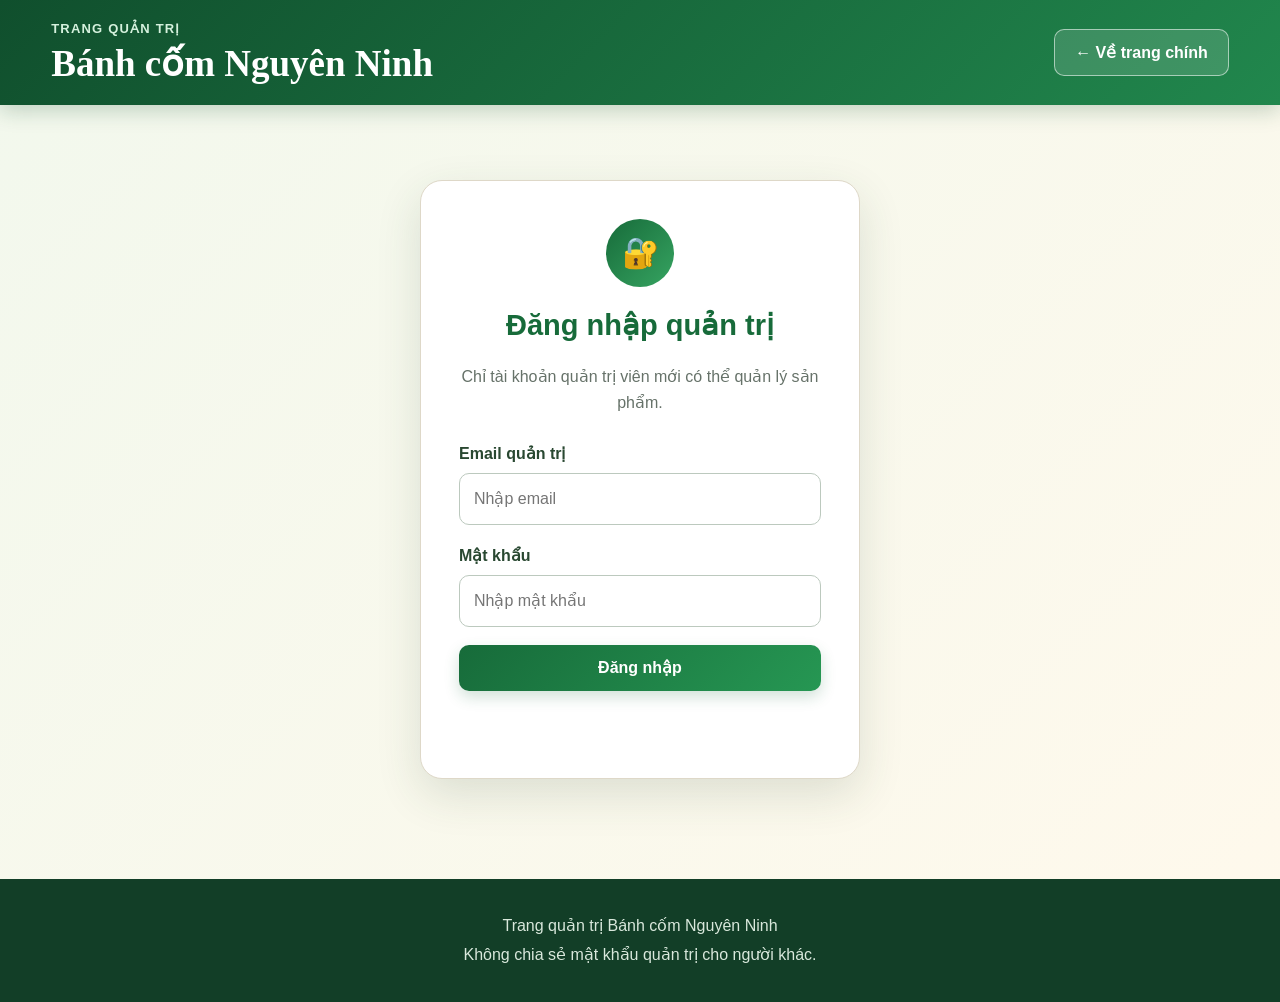
==== commit 8d88803d: "Add files via upload" ====
--- a/admin.html
+++ b/admin.html
@@ -9,40 +9,26 @@
         content="width=device-width, initial-scale=1.0"
     >
 
-    <meta
-        name="robots"
-        content="noindex, nofollow"
-    >
-
-    <title>
-        Quản trị cửa hàng - Bánh cốm Nguyên Ninh
-    </title>
-
-    <link rel="stylesheet" href="admin.css">
+    <meta name="robots" content="noindex, nofollow">
+
+    <title>Quản trị - Bánh cốm Nguyên Ninh</title>
+
+    <link rel="stylesheet" href="admin.css?v=5">
 </head>
 
 <body>
 
-    <!-- ===================================
-         1. ĐẦU TRANG ADMIN
-    ==================================== -->
+    <!-- ĐẦU TRANG -->
 
     <header class="dau-trang-admin">
-
         <div class="khung-admin thanh-dau-trang">
 
             <div>
-                <p class="nhan-admin">
-                    Trang quản trị
-                </p>
-
+                <p class="nhan-admin">Trang quản trị</p>
                 <h1>Bánh cốm Nguyên Ninh</h1>
             </div>
 
-            <a
-                class="nut nut-phu"
-                href="index.html"
-            >
+            <a class="nut nut-phu" href="index.html">
                 ← Về trang chính
             </a>
 
@@ -52,32 +38,26 @@
 
     <main class="khung-admin noi-dung-admin">
 
-        <!-- ===================================
-             2. KHU VỰC ĐĂNG NHẬP
-        ==================================== -->
+        <!-- KHU VỰC ĐĂNG NHẬP -->
 
         <section
             class="khung-dang-nhap"
             id="khu-vuc-dang-nhap"
         >
-
             <div class="the-dang-nhap">
 
-                <div class="bieu-tuong-khoa">
-                    🔐
-                </div>
+                <div class="bieu-tuong-khoa">🔐</div>
 
                 <h2>Đăng nhập quản trị</h2>
 
                 <p class="mo-ta">
                     Chỉ tài khoản quản trị viên mới có thể
-                    quản lý sản phẩm của cửa hàng.
+                    quản lý sản phẩm.
                 </p>
 
                 <form id="form-dang-nhap">
 
                     <div class="nhom-o">
-
                         <label for="email-admin">
                             Email quản trị
                         </label>
@@ -89,11 +69,9 @@
                             placeholder="Nhập email"
                             required
                         >
-
                     </div>
 
                     <div class="nhom-o">
-
                         <label for="mat-khau-admin">
                             Mật khẩu
                         </label>
@@ -105,7 +83,6 @@
                             placeholder="Nhập mật khẩu"
                             required
                         >
-
                     </div>
 
                     <button
@@ -122,14 +99,11 @@
                     ></p>
 
                 </form>
-
             </div>
         </section>
 
 
-        <!-- ===================================
-             3. KHU VỰC QUẢN LÝ
-        ==================================== -->
+        <!-- KHU VỰC QUẢN LÝ -->
 
         <section
             class="an"
@@ -146,8 +120,7 @@
                     <h2>Quản lý sản phẩm</h2>
 
                     <p class="mo-ta">
-                        Thêm, sửa, ẩn hoặc hiện sản phẩm
-                        của cửa hàng.
+                        Thêm, sửa, ẩn hoặc hiện sản phẩm.
                     </p>
                 </div>
 
@@ -162,52 +135,35 @@
             </div>
 
 
-            <!-- ===================================
-                 4. THỐNG KÊ
-            ==================================== -->
+            <!-- THỐNG KÊ -->
 
             <div class="thong-ke-admin">
 
                 <div class="o-thong-ke">
-
                     <span>📦</span>
 
                     <div>
-                        <strong id="tong-san-pham">
-                            0
-                        </strong>
-
+                        <strong id="tong-san-pham">0</strong>
                         <p>Tổng sản phẩm</p>
                     </div>
-
                 </div>
 
                 <div class="o-thong-ke">
-
                     <span>✅</span>
 
                     <div>
-                        <strong id="san-pham-dang-ban">
-                            0
-                        </strong>
-
+                        <strong id="san-pham-dang-ban">0</strong>
                         <p>Đang bán</p>
                     </div>
-
                 </div>
 
                 <div class="o-thong-ke">
-
                     <span>🙈</span>
 
                     <div>
-                        <strong id="san-pham-dang-an">
-                            0
-                        </strong>
-
+                        <strong id="san-pham-dang-an">0</strong>
                         <p>Đang ẩn</p>
                     </div>
-
                 </div>
 
             </div>
@@ -215,30 +171,30 @@
 
             <div class="luoi-quan-ly">
 
-                <!-- ===================================
-                     5. BIỂU MẪU SẢN PHẨM
-                ==================================== -->
+                <!-- BIỂU MẪU SẢN PHẨM -->
 
                 <section class="the-admin">
 
                     <div class="tieu-de-the">
-
                         <span>➕</span>
 
                         <div>
                             <h2>Thông tin sản phẩm</h2>
 
                             <p>
-                                Điền đầy đủ thông tin bên dưới.
+                                Thêm mới hoặc sửa sản phẩm.
                             </p>
                         </div>
-
-                    </div>
-
-                    <form id="form-san-pham">
+                    </div>
+
+                    <!-- novalidate giúp JavaScript tự kiểm tra lỗi -->
+
+                    <form
+                        id="form-san-pham"
+                        novalidate
+                    >
 
                         <div class="nhom-o">
-
                             <label for="ten-san-pham">
                                 Tên sản phẩm
                             </label>
@@ -246,18 +202,15 @@
                             <input
                                 id="ten-san-pham"
                                 type="text"
+                                maxlength="100"
                                 placeholder="Ví dụ: Bánh mochi cốm"
-                                maxlength="100"
-                                required
                             >
-
                         </div>
 
 
                         <div class="hai-cot">
 
                             <div class="nhom-o">
-
                                 <label for="gia-san-pham">
                                     Giá bán
                                 </label>
@@ -268,19 +221,16 @@
                                     min="1"
                                     step="1000"
                                     placeholder="Ví dụ: 60000"
-                                    required
                                 >
 
                                 <small>
                                     Chỉ nhập số, không nhập dấu chấm.
                                 </small>
-
                             </div>
 
                             <div class="nhom-o">
-
                                 <label for="so-banh">
-                                    Số bánh
+                                    Số hộp
                                 </label>
 
                                 <input
@@ -289,20 +239,17 @@
                                     min="1"
                                     step="1"
                                     placeholder="Ví dụ: 10"
-                                    required
                                 >
 
                                 <small>
-                                    Số bánh có trong một phần.
+                                    Số hộp trong một phần.
                                 </small>
-
                             </div>
 
                         </div>
 
 
                         <div class="nhom-o">
-
                             <label for="mo-ta-san-pham">
                                 Mô tả sản phẩm
                             </label>
@@ -311,14 +258,12 @@
                                 id="mo-ta-san-pham"
                                 rows="5"
                                 maxlength="500"
-                                placeholder="Nhập đặc điểm của sản phẩm"
+                                placeholder="Nhập mô tả sản phẩm"
                             ></textarea>
-
                         </div>
 
 
                         <div class="nhom-o">
-
                             <label for="anh-san-pham">
                                 Ảnh sản phẩm
                             </label>
@@ -326,22 +271,18 @@
                             <input
                                 id="anh-san-pham"
                                 type="file"
-                                accept="image/png, image/jpeg, image/webp"
+                                accept="image/png,image/jpeg,image/webp"
                             >
 
                             <small>
-                                Khi thêm mới phải chọn ảnh.
-                                Khi sửa có thể để trống để giữ ảnh cũ.
-                                Ảnh phải nhỏ hơn 5 MB.
+                                Thêm mới phải chọn ảnh. Khi sửa có
+                                thể để trống để giữ ảnh cũ.
+                                Ảnh nhỏ hơn 5 MB.
                             </small>
-
-                        </div>
-
-
-                        <!-- XEM TRƯỚC ẢNH -->
+                        </div>
+
 
                         <div class="khung-xem-truoc">
-
                             <p class="nhan-xem-truoc">
                                 Xem trước ảnh
                             </p>
@@ -352,11 +293,8 @@
                                 src=""
                                 alt="Ảnh sản phẩm xem trước"
                             >
-
-                        </div>
-
-
-                        <!-- THÔNG BÁO -->
+                        </div>
+
 
                         <p
                             class="thong-bao"
@@ -365,57 +303,48 @@
                         ></p>
 
 
-                        <!-- NÚT LƯU -->
-
-                        <button
-                            class="nut nut-day"
-                            type="submit"
-                        >
-                            💾 Lưu sản phẩm
-                        </button>
-
-
-                        <!-- NÚT HỦY SỬA -->
-
-                        <button
-                            class="nut nut-huy an"
-                            type="button"
-                            id="nut-huy-sua"
-                        >
-                            ✖ Hủy sửa
-                        </button>
+                        <div class="nhom-nut-form">
+
+                            <button
+                                class="nut nut-day"
+                                type="submit"
+                                id="nut-luu-san-pham"
+                            >
+                                💾 Lưu sản phẩm
+                            </button>
+
+                            <button
+                                class="nut nut-huy an"
+                                type="button"
+                                id="nut-huy-sua"
+                            >
+                                ✖ Hủy sửa
+                            </button>
+
+                        </div>
 
                     </form>
-
                 </section>
 
 
-                <!-- ===================================
-                     6. DANH SÁCH SẢN PHẨM
-                ==================================== -->
+                <!-- DANH SÁCH SẢN PHẨM -->
 
                 <section class="the-admin">
 
                     <div class="tieu-de-the">
-
                         <span>📦</span>
 
                         <div>
                             <h2>Danh sách sản phẩm</h2>
 
                             <p>
-                                Tìm kiếm và quản lý các sản phẩm
-                                đã lưu.
+                                Tìm kiếm và quản lý sản phẩm.
                             </p>
                         </div>
-
-                    </div>
-
-
-                    <!-- Ô TÌM KIẾM -->
+                    </div>
+
 
                     <div class="nhom-o">
-
                         <label for="tim-san-pham">
                             Tìm kiếm sản phẩm
                         </label>
@@ -423,17 +352,13 @@
                         <input
                             id="tim-san-pham"
                             type="search"
-                            placeholder="Nhập tên sản phẩm cần tìm..."
+                            placeholder="Nhập tên sản phẩm..."
                             autocomplete="off"
                         >
-
-                    </div>
-
-
-                    <!-- BỘ LỌC TRẠNG THÁI -->
+                    </div>
+
 
                     <div class="nhom-o">
-
                         <label for="loc-trang-thai">
                             Lọc theo trạng thái
                         </label>
@@ -453,54 +378,41 @@
                             </option>
 
                         </select>
-
-                    </div>
-
-
-                    <!-- NƠI HIỆN DANH SÁCH -->
+                    </div>
+
 
                     <div id="danh-sach-quan-ly">
-
                         <p>
                             Đang tải danh sách sản phẩm...
                         </p>
-
                     </div>
 
                 </section>
 
             </div>
-
         </section>
 
     </main>
 
 
-    <!-- ===================================
-         7. CHÂN TRANG
-    ==================================== -->
+    <!-- CHÂN TRANG -->
 
     <footer class="chan-trang-admin">
-
         <p>
             Trang quản trị Bánh cốm Nguyên Ninh
         </p>
 
         <p>
-            Không chia sẻ mật khẩu quản trị
-            cho người khác.
+            Không chia sẻ mật khẩu quản trị cho người khác.
         </p>
-
     </footer>
 
 
-    <!-- ===================================
-         8. KẾT NỐI JAVASCRIPT
-    ==================================== -->
+    <!-- KẾT NỐI JAVASCRIPT -->
 
     <script src="https://cdn.jsdelivr.net/npm/@supabase/supabase-js@2"></script>
 
-    <script src="admin.js"></script>
+    <script src="admin.js?v=5"></script>
 
 </body>
 
--- a/admin.css
+++ b/admin.css
@@ -13,19 +13,19 @@
 body {
     margin: 0;
     color: #26352b;
-    background:
-        linear-gradient(
-            135deg,
-            #f2f8ed,
-            #fff9ec
-        );
+    background: linear-gradient(
+        135deg,
+        #f2f8ed,
+        #fff9ec
+    );
     font-family: Arial, Helvetica, sans-serif;
     line-height: 1.6;
 }
 
 button,
 input,
-textarea {
+textarea,
+select {
     font: inherit;
 }
 
@@ -44,44 +44,39 @@
 
 
 /* ========================================
-   2. KHUNG TRANG ADMIN
+   2. KHUNG ADMIN
 ======================================== */
 
 .khung-admin {
     width: min(1180px, 92%);
-    margin-right: auto;
-    margin-left: auto;
+    margin: 0 auto;
 }
 
 .noi-dung-admin {
     min-height: calc(100vh - 190px);
-    padding-top: 45px;
-    padding-bottom: 70px;
-}
-
-
-/* ========================================
-   3. ĐẦU TRANG ADMIN
+    padding: 45px 0 70px;
+}
+
+
+/* ========================================
+   3. ĐẦU TRANG
 ======================================== */
 
 .dau-trang-admin {
     color: white;
-    background:
-        linear-gradient(
-            135deg,
-            #104f2d,
-            #21874d
-        );
-    box-shadow:
-        0 6px 20px
+    background: linear-gradient(
+        135deg,
+        #104f2d,
+        #21874d
+    );
+    box-shadow: 0 6px 20px
         rgba(15, 77, 42, 0.22);
 }
 
 .thanh-dau-trang {
     display: flex;
     min-height: 105px;
-    padding-top: 18px;
-    padding-bottom: 18px;
+    padding: 18px 0;
     align-items: center;
     justify-content: space-between;
     gap: 25px;
@@ -89,10 +84,7 @@
 
 .dau-trang-admin h1 {
     margin: 2px 0 0;
-    font-family:
-        Georgia,
-        "Times New Roman",
-        serif;
+    font-family: Georgia, "Times New Roman", serif;
     font-size: clamp(25px, 4vw, 37px);
     line-height: 1.2;
 }
@@ -121,14 +113,12 @@
     justify-content: center;
     gap: 7px;
     color: white;
-    background:
-        linear-gradient(
-            135deg,
-            #176b3a,
-            #269753
-        );
-    box-shadow:
-        0 6px 15px
+    background: linear-gradient(
+        135deg,
+        #176b3a,
+        #269753
+    );
+    box-shadow: 0 6px 15px
         rgba(23, 107, 58, 0.2);
     font-weight: 700;
     text-decoration: none;
@@ -140,8 +130,7 @@
 
 .nut:hover {
     transform: translateY(-2px);
-    box-shadow:
-        0 9px 20px
+    box-shadow: 0 9px 20px
         rgba(23, 107, 58, 0.27);
     filter: brightness(1.05);
 }
@@ -164,38 +153,49 @@
     border: 1px solid
         rgba(255, 255, 255, 0.55);
     color: white;
-    background:
-        rgba(255, 255, 255, 0.14);
+    background: rgba(255, 255, 255, 0.14);
     box-shadow: none;
 }
 
 .nut-phu:hover {
-    background:
-        rgba(255, 255, 255, 0.25);
+    background: rgba(255, 255, 255, 0.25);
 }
 
 .nut-dang-xuat {
-    background:
-        linear-gradient(
-            135deg,
-            #a83b32,
-            #d25749
-        );
+    background: linear-gradient(
+        135deg,
+        #a83b32,
+        #d25749
+    );
 }
 
 .nut-sua {
-    padding: 9px 15px;
-    background:
-        linear-gradient(
-            135deg,
-            #cc741a,
-            #ed9a2e
-        );
-}
-
-
-/* ========================================
-   5. KHU VỰC ĐĂNG NHẬP
+    background: linear-gradient(
+        135deg,
+        #cc741a,
+        #ed9a2e
+    );
+}
+
+.nut-an-hien {
+    background: linear-gradient(
+        135deg,
+        #356db1,
+        #488fdc
+    );
+}
+
+.nut-huy {
+    width: 100%;
+    margin-top: 10px;
+    color: #37443a;
+    background: #e3e8e3;
+    box-shadow: none;
+}
+
+
+/* ========================================
+   5. ĐĂNG NHẬP
 ======================================== */
 
 .khung-dang-nhap {
@@ -212,8 +212,7 @@
     border: 1px solid #ded8c8;
     border-radius: 22px;
     background-color: white;
-    box-shadow:
-        0 16px 45px
+    box-shadow: 0 16px 45px
         rgba(39, 72, 48, 0.14);
 }
 
@@ -225,15 +224,11 @@
     border-radius: 50%;
     place-items: center;
     color: white;
-    background:
-        linear-gradient(
-            135deg,
-            #176b3a,
-            #36a461
-        );
-    box-shadow:
-        0 8px 20px
-        rgba(23, 107, 58, 0.25);
+    background: linear-gradient(
+        135deg,
+        #176b3a,
+        #36a461
+    );
     font-size: 30px;
 }
 
@@ -246,6 +241,7 @@
 
 .the-dang-nhap .mo-ta {
     margin-bottom: 25px;
+    color: #667269;
     text-align: center;
 }
 
@@ -256,21 +252,19 @@
 
 .tieu-de-quan-ly {
     display: flex;
-    margin-bottom: 28px;
+    margin-bottom: 26px;
     padding: 27px 30px;
     border-radius: 18px;
     align-items: center;
     justify-content: space-between;
     gap: 25px;
     color: white;
-    background:
-        linear-gradient(
-            135deg,
-            #155f35,
-            #278c50
-        );
-    box-shadow:
-        0 10px 28px
+    background: linear-gradient(
+        135deg,
+        #155f35,
+        #278c50
+    );
+    box-shadow: 0 10px 28px
         rgba(23, 107, 58, 0.18);
 }
 
@@ -286,7 +280,55 @@
 
 
 /* ========================================
-   7. LƯỚI QUẢN LÝ
+   7. THỐNG KÊ
+======================================== */
+
+.thong-ke-admin {
+    display: grid;
+    grid-template-columns: repeat(3, 1fr);
+    margin-bottom: 26px;
+    gap: 18px;
+}
+
+.o-thong-ke {
+    display: flex;
+    padding: 21px;
+    border: 1px solid #dce5da;
+    border-radius: 16px;
+    align-items: center;
+    gap: 16px;
+    background-color: white;
+    box-shadow: 0 8px 22px
+        rgba(40, 72, 48, 0.09);
+}
+
+.o-thong-ke > span {
+    display: grid;
+    width: 52px;
+    height: 52px;
+    flex: 0 0 52px;
+    border-radius: 14px;
+    place-items: center;
+    background-color: #e9f6e9;
+    font-size: 25px;
+}
+
+.o-thong-ke strong {
+    display: block;
+    color: #176b3a;
+    font-size: 28px;
+    line-height: 1.1;
+}
+
+.o-thong-ke p {
+    margin: 4px 0 0;
+    color: #6c776e;
+    font-size: 14px;
+}
+
+
+/* ========================================
+   8. LƯỚI QUẢN LÝ
 ======================================== */
 
 .luoi-quan-ly {
@@ -303,8 +345,7 @@
     border: 1px solid #e0d9c9;
     border-radius: 20px;
     background-color: white;
-    box-shadow:
-        0 10px 30px
+    box-shadow: 0 10px 30px
         rgba(40, 72, 48, 0.1);
 }
 
@@ -342,7 +383,7 @@
 
 
 /* ========================================
-   8. BIỂU MẪU
+   9. BIỂU MẪU
 ======================================== */
 
 .nhom-o {
@@ -355,41 +396,32 @@
     color: #294831;
     font-weight: 750;
 }
+
 .nhom-o input,
 .nhom-o textarea,
 .nhom-o select {
-
-
     width: 100%;
     padding: 12px 14px;
     border: 1px solid #bcc9be;
     border-radius: 10px;
     color: #26352b;
-    background-color: #ffffff;
+    background-color: white;
     outline: none;
     transition:
         border-color 0.2s,
-        box-shadow 0.2s,
-        background-color 0.2s;
+        box-shadow 0.2s;
 }
 
 .nhom-o textarea {
     min-height: 120px;
     resize: vertical;
-}
-
-.nhom-o input:hover,
-.nhom-o textarea:hover {
-    border-color: #7fa58a;
 }
 
 .nhom-o input:focus,
 .nhom-o textarea:focus,
 .nhom-o select:focus {
     border-color: #21874d;
-    background-color: #fbfffb;
-    box-shadow:
-        0 0 0 4px
+    box-shadow: 0 0 0 4px
         rgba(33, 135, 77, 0.12);
 }
 
@@ -397,7 +429,6 @@
     padding: 10px;
     border-style: dashed;
     background-color: #f6faf4;
-    cursor: pointer;
 }
 
 .nhom-o input[type="file"]::file-selector-button {
@@ -424,9 +455,14 @@
     gap: 15px;
 }
 
-
-/* ========================================
-   9. XEM TRƯỚC ẢNH
+.nhom-nut-form {
+    display: grid;
+    gap: 5px;
+}
+
+
+/* ========================================
+   10. XEM TRƯỚC ẢNH
 ======================================== */
 
 .khung-xem-truoc {
@@ -449,14 +485,11 @@
     max-height: 310px;
     border-radius: 11px;
     object-fit: cover;
-    box-shadow:
-        0 7px 20px
-        rgba(41, 66, 47, 0.15);
-}
-
-
-/* ========================================
-   10. THÔNG BÁO
+}
+
+
+/* ========================================
+   11. THÔNG BÁO
 ======================================== */
 
 .thong-bao {
@@ -469,7 +502,7 @@
 
 
 /* ========================================
-   11. DANH SÁCH SẢN PHẨM ADMIN
+   12. DANH SÁCH SẢN PHẨM
 ======================================== */
 
 #danh-sach-quan-ly {
@@ -486,21 +519,8 @@
     align-items: start;
     gap: 17px;
     background-color: #fffdf9;
-    box-shadow:
-        0 5px 15px
+    box-shadow: 0 5px 15px
         rgba(42, 72, 49, 0.07);
-    transition:
-        transform 0.2s,
-        box-shadow 0.2s,
-        border-color 0.2s;
-}
-
-.san-pham-admin:hover {
-    border-color: #a8c7ae;
-    transform: translateY(-2px);
-    box-shadow:
-        0 9px 22px
-        rgba(42, 72, 49, 0.12);
 }
 
 .san-pham-admin > img {
@@ -519,7 +539,6 @@
     margin: 0 0 6px;
     color: #176b3a;
     font-size: 20px;
-    line-height: 1.3;
     overflow-wrap: anywhere;
 }
 
@@ -542,9 +561,22 @@
     font-weight: 800;
 }
 
-
-/* ========================================
-   12. CHÂN TRANG ADMIN
+.cac-nut-san-pham {
+    display: flex;
+    flex-wrap: wrap;
+    margin-top: 12px;
+    gap: 8px;
+}
+
+.cac-nut-san-pham .nut {
+    min-height: 38px;
+    padding: 8px 13px;
+    font-size: 13px;
+}
+
+
+/* ========================================
+   13. CHÂN TRANG
 ======================================== */
 
 .chan-trang-admin {
@@ -560,28 +592,28 @@
 
 
 /* ========================================
-   13. GIAO DIỆN ĐIỆN THOẠI
+   14. ĐIỆN THOẠI
 ======================================== */
 
 @media (max-width: 900px) {
     .luoi-quan-ly {
         grid-template-columns: 1fr;
     }
-
-    .thanh-dau-trang {
-        padding-top: 16px;
-        padding-bottom: 16px;
+}
+
+@media (max-width: 700px) {
+    .thong-ke-admin {
+        grid-template-columns: 1fr;
     }
 }
 
 @media (max-width: 600px) {
     .khung-admin {
-        width: min(94%, 1180px);
+        width: 94%;
     }
 
     .noi-dung-admin {
-        padding-top: 25px;
-        padding-bottom: 45px;
+        padding: 25px 0 45px;
     }
 
     .thanh-dau-trang,
@@ -621,10 +653,6 @@
         width: 95px;
         height: 95px;
     }
-
-    .noi-dung-san-pham-admin h3 {
-        font-size: 18px;
-    }
 }
 
 @media (max-width: 430px) {
@@ -637,60 +665,11 @@
         height: 210px;
     }
 
-    .nut-sua {
+    .cac-nut-san-pham {
+        display: grid;
+    }
+
+    .cac-nut-san-pham .nut {
         width: 100%;
     }
-}
-/* ========================================
-   14. CÁC Ô THỐNG KÊ
-======================================== */
-
-.thong-ke-admin {
-    display: grid;
-    grid-template-columns: repeat(3, 1fr);
-    margin-bottom: 26px;
-    gap: 18px;
-}
-
-.o-thong-ke {
-    display: flex;
-    padding: 21px;
-    border: 1px solid #dce5da;
-    border-radius: 16px;
-    align-items: center;
-    gap: 16px;
-    background-color: white;
-    box-shadow:
-        0 8px 22px
-        rgba(40, 72, 48, 0.09);
-}
-
-.o-thong-ke > span {
-    display: grid;
-    width: 52px;
-    height: 52px;
-    flex: 0 0 52px;
-    border-radius: 14px;
-    place-items: center;
-    background-color: #e9f6e9;
-    font-size: 25px;
-}
-
-.o-thong-ke strong {
-    display: block;
-    color: #176b3a;
-    font-size: 28px;
-    line-height: 1.1;
-}
-
-.o-thong-ke p {
-    margin: 4px 0 0;
-    color: #6c776e;
-    font-size: 14px;
-}
-
-@media (max-width: 700px) {
-    .thong-ke-admin {
-        grid-template-columns: 1fr;
-    }
 }
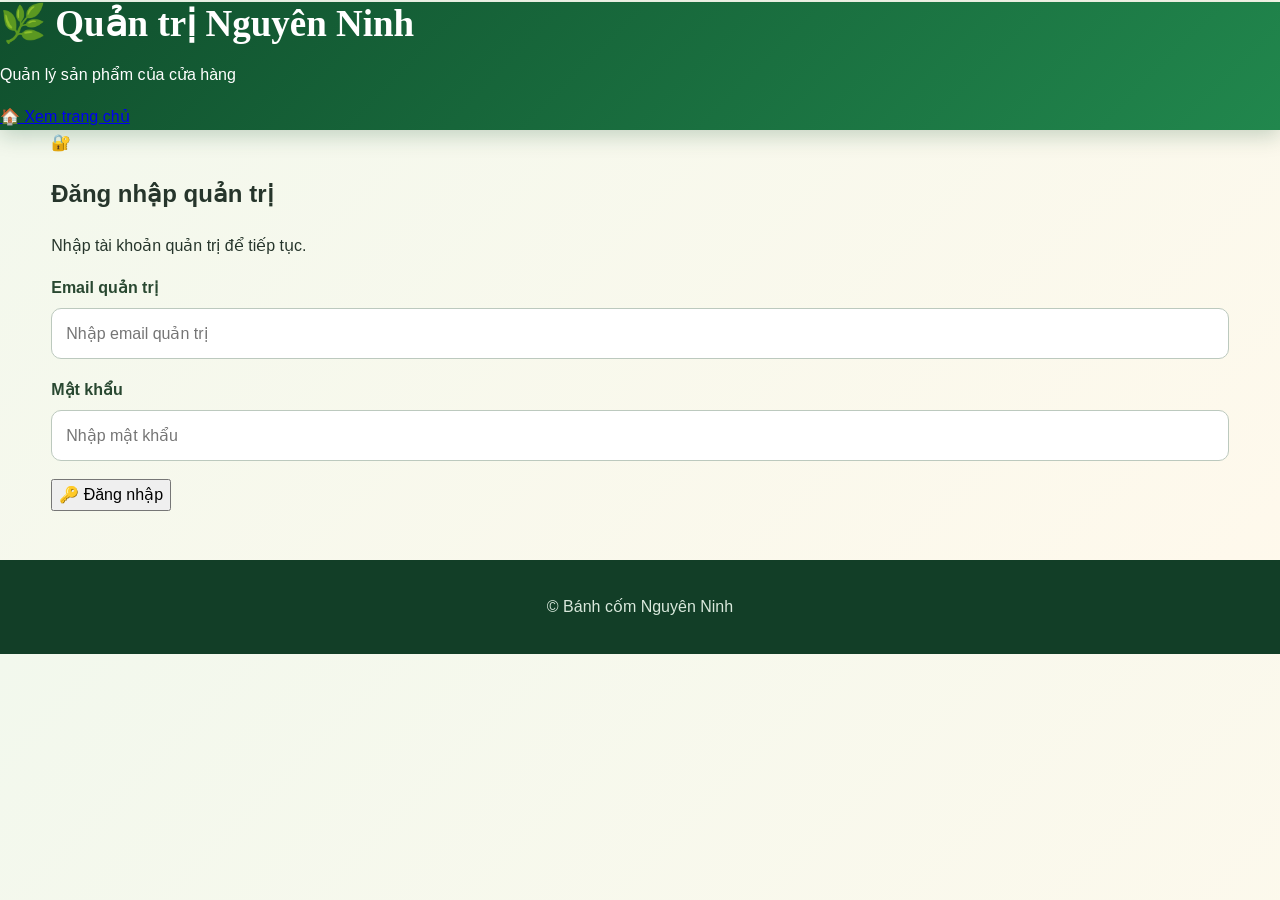
==== commit b9f5b9f9: "Add files via upload" ====
--- a/admin.html
+++ b/admin.html
@@ -9,125 +9,135 @@
         content="width=device-width, initial-scale=1.0"
     >
 
-    <meta name="robots" content="noindex, nofollow">
-
     <title>Quản trị - Bánh cốm Nguyên Ninh</title>
 
-    <link rel="stylesheet" href="admin.css?v=5">
+    <link rel="stylesheet" href="admin.css?v=7">
 </head>
 
 <body>
 
-    <!-- ĐẦU TRANG -->
-
     <header class="dau-trang-admin">
-        <div class="khung-admin thanh-dau-trang">
+
+        <div class="noi-dung-dau-trang">
 
             <div>
-                <p class="nhan-admin">Trang quản trị</p>
-                <h1>Bánh cốm Nguyên Ninh</h1>
+                <h1>🌿 Quản trị Nguyên Ninh</h1>
+
+                <p>Quản lý sản phẩm của cửa hàng</p>
             </div>
 
-            <a class="nut nut-phu" href="index.html">
-                ← Về trang chính
+            <a
+                class="nut-ve-trang-chu"
+                href="index.html"
+            >
+                🏠 Xem trang chủ
             </a>
 
         </div>
+
     </header>
 
 
-    <main class="khung-admin noi-dung-admin">
-
-        <!-- KHU VỰC ĐĂNG NHẬP -->
-
+    <main class="khung-admin">
+
+        <!-- PHẦN ĐĂNG NHẬP -->
         <section
-            class="khung-dang-nhap"
             id="khu-vuc-dang-nhap"
+            class="hop-admin"
         >
-            <div class="the-dang-nhap">
-
-                <div class="bieu-tuong-khoa">🔐</div>
-
-                <h2>Đăng nhập quản trị</h2>
-
-                <p class="mo-ta">
-                    Chỉ tài khoản quản trị viên mới có thể
-                    quản lý sản phẩm.
-                </p>
-
-                <form id="form-dang-nhap">
-
-                    <div class="nhom-o">
-                        <label for="email-admin">
-                            Email quản trị
-                        </label>
-
-                        <input
-                            id="email-admin"
-                            type="email"
-                            autocomplete="email"
-                            placeholder="Nhập email"
-                            required
-                        >
-                    </div>
-
-                    <div class="nhom-o">
-                        <label for="mat-khau-admin">
-                            Mật khẩu
-                        </label>
-
-                        <input
-                            id="mat-khau-admin"
-                            type="password"
-                            autocomplete="current-password"
-                            placeholder="Nhập mật khẩu"
-                            required
-                        >
-                    </div>
-
-                    <button
-                        class="nut nut-day"
-                        type="submit"
-                    >
-                        Đăng nhập
-                    </button>
-
-                    <p
-                        class="thong-bao"
-                        id="thong-bao-dang-nhap"
-                        aria-live="polite"
-                    ></p>
-
-                </form>
-            </div>
-        </section>
-
-
-        <!-- KHU VỰC QUẢN LÝ -->
-
-        <section
-            class="an"
-            id="khu-vuc-quan-ly"
-        >
-
-            <div class="tieu-de-quan-ly">
+
+            <div class="tieu-de-khu-vuc">
+
+                <span class="bieu-tuong-tieu-de">
+                    🔐
+                </span>
 
                 <div>
-                    <p class="nhan-admin">
-                        Bảng điều khiển
-                    </p>
-
-                    <h2>Quản lý sản phẩm</h2>
-
-                    <p class="mo-ta">
-                        Thêm, sửa, ẩn hoặc hiện sản phẩm.
+                    <h2>Đăng nhập quản trị</h2>
+
+                    <p>
+                        Nhập tài khoản quản trị để tiếp tục.
                     </p>
                 </div>
 
+            </div>
+
+
+            <form id="form-dang-nhap">
+
+                <div class="nhom-o">
+
+                    <label for="email-admin">
+                        Email quản trị
+                    </label>
+
+                    <input
+                        id="email-admin"
+                        type="email"
+                        placeholder="Nhập email quản trị"
+                        autocomplete="email"
+                        required
+                    >
+
+                </div>
+
+
+                <div class="nhom-o">
+
+                    <label for="mat-khau-admin">
+                        Mật khẩu
+                    </label>
+
+                    <input
+                        id="mat-khau-admin"
+                        type="password"
+                        placeholder="Nhập mật khẩu"
+                        autocomplete="current-password"
+                        required
+                    >
+
+                </div>
+
+
                 <button
-                    class="nut nut-dang-xuat"
+                    class="nut-chinh"
+                    type="submit"
+                >
+                    🔑 Đăng nhập
+                </button>
+
+
+                <p
+                    id="thong-bao-dang-nhap"
+                    class="thong-bao"
+                    aria-live="polite"
+                ></p>
+
+            </form>
+
+        </section>
+
+
+        <!-- PHẦN QUẢN LÝ -->
+        <section
+            id="khu-vuc-quan-ly"
+            class="an"
+        >
+
+            <div class="thanh-quan-ly">
+
+                <div>
+                    <h2>Quản lý sản phẩm</h2>
+
+                    <p>
+                        Thêm, sửa, tìm kiếm và ẩn sản phẩm.
+                    </p>
+                </div>
+
+                <button
+                    id="nut-dang-xuat"
+                    class="nut-dang-xuat"
                     type="button"
-                    id="nut-dang-xuat"
                 >
                     Đăng xuất
                 </button>
@@ -136,47 +146,65 @@
 
 
             <!-- THỐNG KÊ -->
-
-            <div class="thong-ke-admin">
-
-                <div class="o-thong-ke">
+            <section class="khu-vuc-thong-ke">
+
+                <article class="the-thong-ke">
+
                     <span>📦</span>
 
                     <div>
-                        <strong id="tong-san-pham">0</strong>
-                        <p>Tổng sản phẩm</p>
-                    </div>
-                </div>
-
-                <div class="o-thong-ke">
+                        <p>Tất cả sản phẩm</p>
+
+                        <strong id="tong-san-pham">
+                            0
+                        </strong>
+                    </div>
+
+                </article>
+
+
+                <article class="the-thong-ke">
+
                     <span>✅</span>
 
                     <div>
-                        <strong id="san-pham-dang-ban">0</strong>
                         <p>Đang bán</p>
-                    </div>
-                </div>
-
-                <div class="o-thong-ke">
+
+                        <strong id="san-pham-dang-ban">
+                            0
+                        </strong>
+                    </div>
+
+                </article>
+
+
+                <article class="the-thong-ke">
+
                     <span>🙈</span>
 
                     <div>
-                        <strong id="san-pham-dang-an">0</strong>
-                        <p>Đang ẩn</p>
-                    </div>
-                </div>
-
-            </div>
-
-
-            <div class="luoi-quan-ly">
-
-                <!-- BIỂU MẪU SẢN PHẨM -->
-
-                <section class="the-admin">
-
-                    <div class="tieu-de-the">
-                        <span>➕</span>
+                        <p>Đã ẩn</p>
+
+                        <strong id="san-pham-dang-an">
+                            0
+                        </strong>
+                    </div>
+
+                </article>
+
+            </section>
+
+
+            <div class="bo-cuc-quan-ly">
+
+                <!-- FORM SẢN PHẨM -->
+                <section class="hop-admin form-san-pham-admin">
+
+                    <div class="tieu-de-khu-vuc">
+
+                        <span class="bieu-tuong-tieu-de">
+                            ➕
+                        </span>
 
                         <div>
                             <h2>Thông tin sản phẩm</h2>
@@ -185,16 +213,14 @@
                                 Thêm mới hoặc sửa sản phẩm.
                             </p>
                         </div>
-                    </div>
-
-                    <!-- novalidate giúp JavaScript tự kiểm tra lỗi -->
-
-                    <form
-                        id="form-san-pham"
-                        novalidate
-                    >
+
+                    </div>
+
+
+                    <form id="form-san-pham">
 
                         <div class="nhom-o">
+
                             <label for="ten-san-pham">
                                 Tên sản phẩm
                             </label>
@@ -202,15 +228,17 @@
                             <input
                                 id="ten-san-pham"
                                 type="text"
-                                maxlength="100"
+                                maxlength="150"
                                 placeholder="Ví dụ: Bánh mochi cốm"
                             >
+
                         </div>
 
 
                         <div class="hai-cot">
 
                             <div class="nhom-o">
+
                                 <label for="gia-san-pham">
                                     Giá bán
                                 </label>
@@ -218,7 +246,7 @@
                                 <input
                                     id="gia-san-pham"
                                     type="number"
-                                    min="1"
+                                    min="0"
                                     step="1000"
                                     placeholder="Ví dụ: 60000"
                                 >
@@ -226,44 +254,51 @@
                                 <small>
                                     Chỉ nhập số, không nhập dấu chấm.
                                 </small>
+
                             </div>
 
+
                             <div class="nhom-o">
-                                <label for="so-banh">
-                                    Số hộp
+
+                                <label for="quy-cach">
+                                    Số lượng / Quy cách
                                 </label>
 
                                 <input
-                                    id="so-banh"
-                                    type="number"
-                                    min="1"
-                                    step="1"
-                                    placeholder="Ví dụ: 10"
+                                    id="quy-cach"
+                                    type="text"
+                                    maxlength="100"
+                                    placeholder="Ví dụ: 1 hộp 10 bánh"
                                 >
 
                                 <small>
-                                    Số hộp trong một phần.
+                                    Có thể nhập: 10 bánh, 1 hộp,
+                                    500 gam hoặc 1 kg.
                                 </small>
+
                             </div>
 
                         </div>
 
 
                         <div class="nhom-o">
+
                             <label for="mo-ta-san-pham">
                                 Mô tả sản phẩm
                             </label>
 
                             <textarea
                                 id="mo-ta-san-pham"
-                                rows="5"
-                                maxlength="500"
+                                rows="7"
+                                maxlength="1500"
                                 placeholder="Nhập mô tả sản phẩm"
                             ></textarea>
+
                         </div>
 
 
                         <div class="nhom-o">
+
                             <label for="anh-san-pham">
                                 Ảnh sản phẩm
                             </label>
@@ -271,148 +306,161 @@
                             <input
                                 id="anh-san-pham"
                                 type="file"
-                                accept="image/png,image/jpeg,image/webp"
+                                accept="image/*"
                             >
 
                             <small>
                                 Thêm mới phải chọn ảnh. Khi sửa có
                                 thể để trống để giữ ảnh cũ.
-                                Ảnh nhỏ hơn 5 MB.
+                                Ảnh phải nhỏ hơn 5 MB.
                             </small>
+
                         </div>
 
 
                         <div class="khung-xem-truoc">
-                            <p class="nhan-xem-truoc">
-                                Xem trước ảnh
+
+                            <p>
+                                <strong>Xem trước ảnh</strong>
                             </p>
 
                             <img
+                                id="anh-xem-truoc"
                                 class="an"
-                                id="anh-xem-truoc"
                                 src=""
                                 alt="Ảnh sản phẩm xem trước"
                             >
+
+                        </div>
+
+
+                        <div class="nhom-nut-form">
+
+                            <button
+                                id="nut-luu-san-pham"
+                                class="nut-chinh"
+                                type="submit"
+                            >
+                                💾 Lưu sản phẩm
+                            </button>
+
+
+                            <button
+                                id="nut-huy-sua"
+                                class="nut-phu an"
+                                type="button"
+                            >
+                                ✖ Hủy sửa
+                            </button>
+
                         </div>
 
 
                         <p
+                            id="thong-bao-san-pham"
                             class="thong-bao"
-                            id="thong-bao-san-pham"
                             aria-live="polite"
                         ></p>
 
-
-                        <div class="nhom-nut-form">
-
-                            <button
-                                class="nut nut-day"
-                                type="submit"
-                                id="nut-luu-san-pham"
-                            >
-                                💾 Lưu sản phẩm
-                            </button>
-
-                            <button
-                                class="nut nut-huy an"
-                                type="button"
-                                id="nut-huy-sua"
-                            >
-                                ✖ Hủy sửa
-                            </button>
-
-                        </div>
-
                     </form>
+
                 </section>
 
 
                 <!-- DANH SÁCH SẢN PHẨM -->
-
-                <section class="the-admin">
-
-                    <div class="tieu-de-the">
-                        <span>📦</span>
+                <section class="hop-admin danh-sach-admin">
+
+                    <div class="tieu-de-khu-vuc">
+
+                        <span class="bieu-tuong-tieu-de">
+                            📋
+                        </span>
 
                         <div>
                             <h2>Danh sách sản phẩm</h2>
 
                             <p>
-                                Tìm kiếm và quản lý sản phẩm.
+                                Tìm kiếm, sửa hoặc ẩn sản phẩm.
                             </p>
                         </div>
-                    </div>
-
-
-                    <div class="nhom-o">
-                        <label for="tim-san-pham">
-                            Tìm kiếm sản phẩm
-                        </label>
-
-                        <input
-                            id="tim-san-pham"
-                            type="search"
-                            placeholder="Nhập tên sản phẩm..."
-                            autocomplete="off"
-                        >
-                    </div>
-
-
-                    <div class="nhom-o">
-                        <label for="loc-trang-thai">
-                            Lọc theo trạng thái
-                        </label>
-
-                        <select id="loc-trang-thai">
-
-                            <option value="tat-ca">
-                                Tất cả sản phẩm
-                            </option>
-
-                            <option value="dang-ban">
-                                Sản phẩm đang bán
-                            </option>
-
-                            <option value="dang-an">
-                                Sản phẩm đang ẩn
-                            </option>
-
-                        </select>
+
+                    </div>
+
+
+                    <div class="thanh-tim-kiem">
+
+                        <div class="nhom-o">
+
+                            <label for="tim-san-pham">
+                                Tìm sản phẩm
+                            </label>
+
+                            <input
+                                id="tim-san-pham"
+                                type="search"
+                                placeholder="Nhập tên sản phẩm..."
+                            >
+
+                        </div>
+
+
+                        <div class="nhom-o">
+
+                            <label for="loc-trang-thai">
+                                Lọc trạng thái
+                            </label>
+
+                            <select id="loc-trang-thai">
+
+                                <option value="tat-ca">
+                                    Tất cả sản phẩm
+                                </option>
+
+                                <option value="dang-ban">
+                                    Đang bán
+                                </option>
+
+                                <option value="dang-an">
+                                    Đã ẩn
+                                </option>
+
+                            </select>
+
+                        </div>
+
                     </div>
 
 
                     <div id="danh-sach-quan-ly">
+
                         <p>
                             Đang tải danh sách sản phẩm...
                         </p>
+
                     </div>
 
                 </section>
 
             </div>
+
         </section>
 
     </main>
 
 
-    <!-- CHÂN TRANG -->
-
     <footer class="chan-trang-admin">
+
         <p>
-            Trang quản trị Bánh cốm Nguyên Ninh
+            © Bánh cốm Nguyên Ninh
         </p>
 
-        <p>
-            Không chia sẻ mật khẩu quản trị cho người khác.
-        </p>
     </footer>
 
 
-    <!-- KẾT NỐI JAVASCRIPT -->
-
+    <!-- Phải đặt thư viện Supabase trước admin.js -->
     <script src="https://cdn.jsdelivr.net/npm/@supabase/supabase-js@2"></script>
 
-    <script src="admin.js?v=5"></script>
+    <script src="admin.js?v=7"></script>
 
 </body>
 
